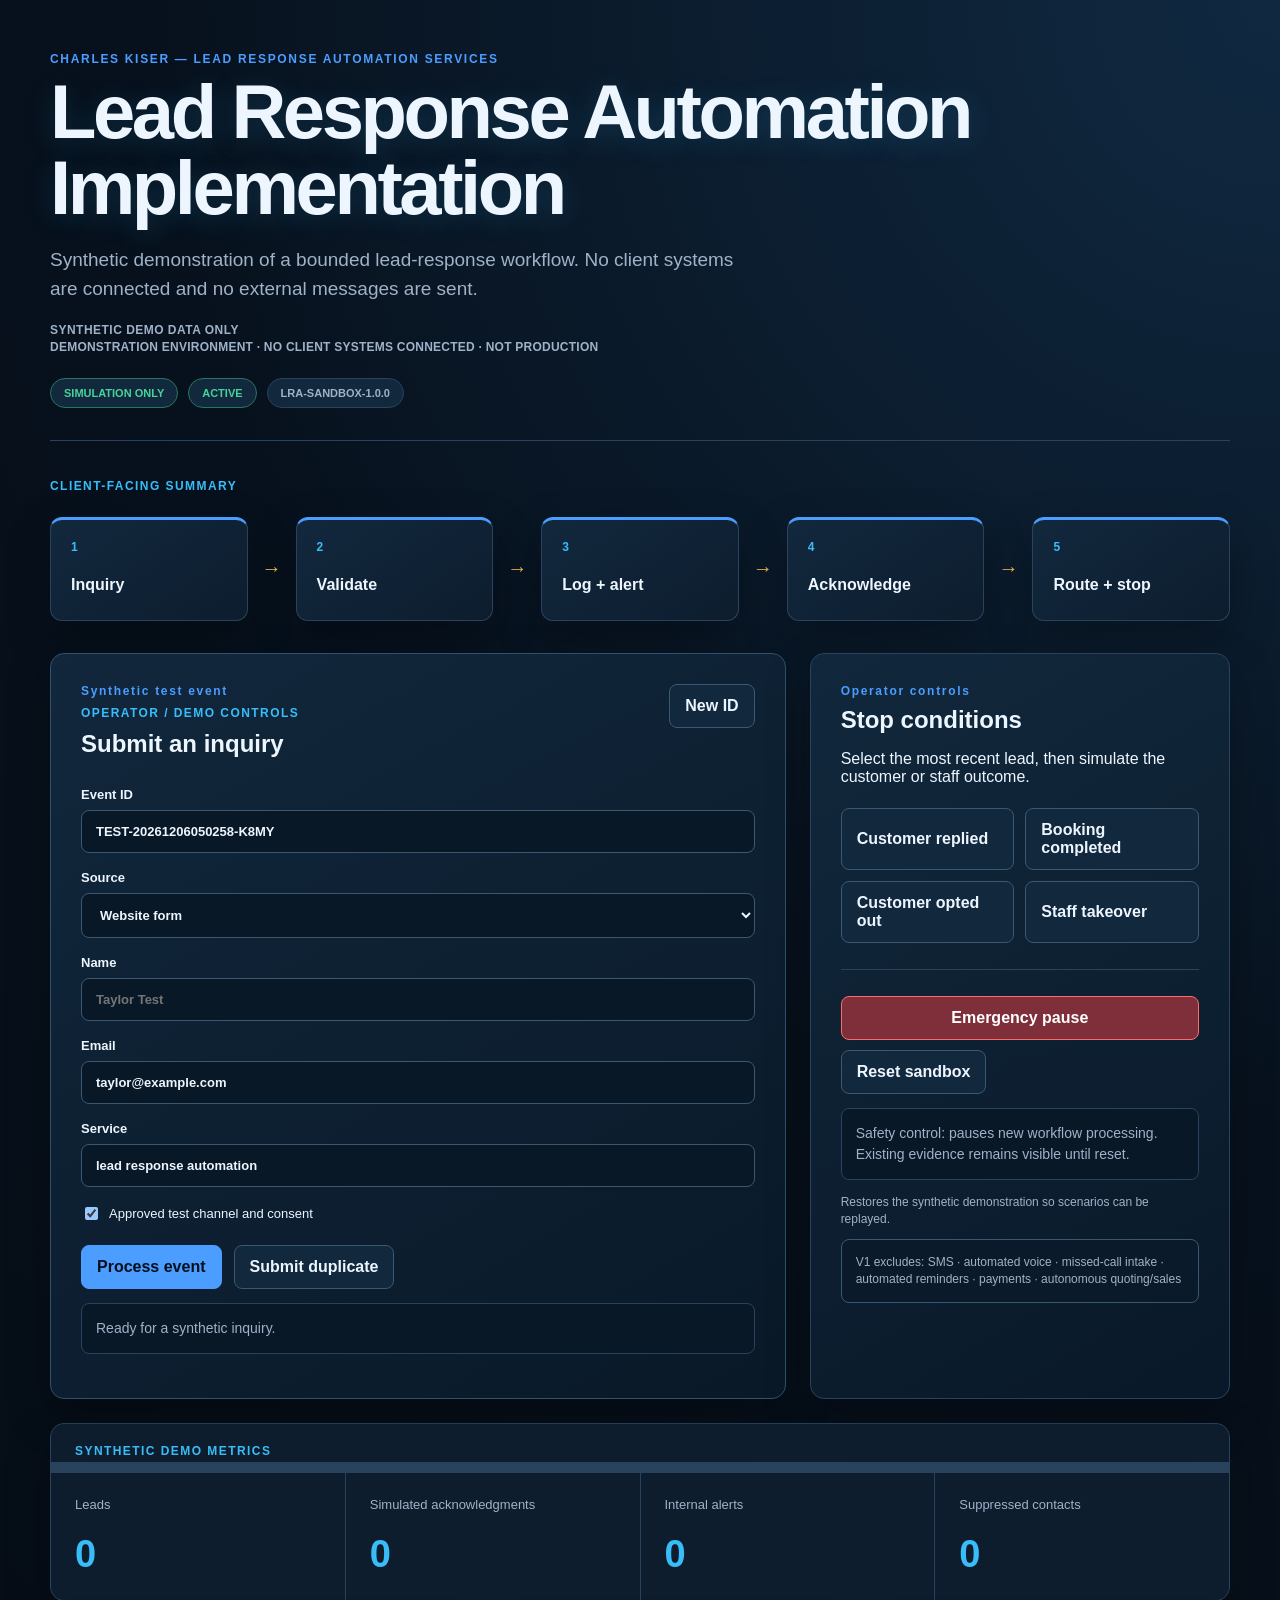
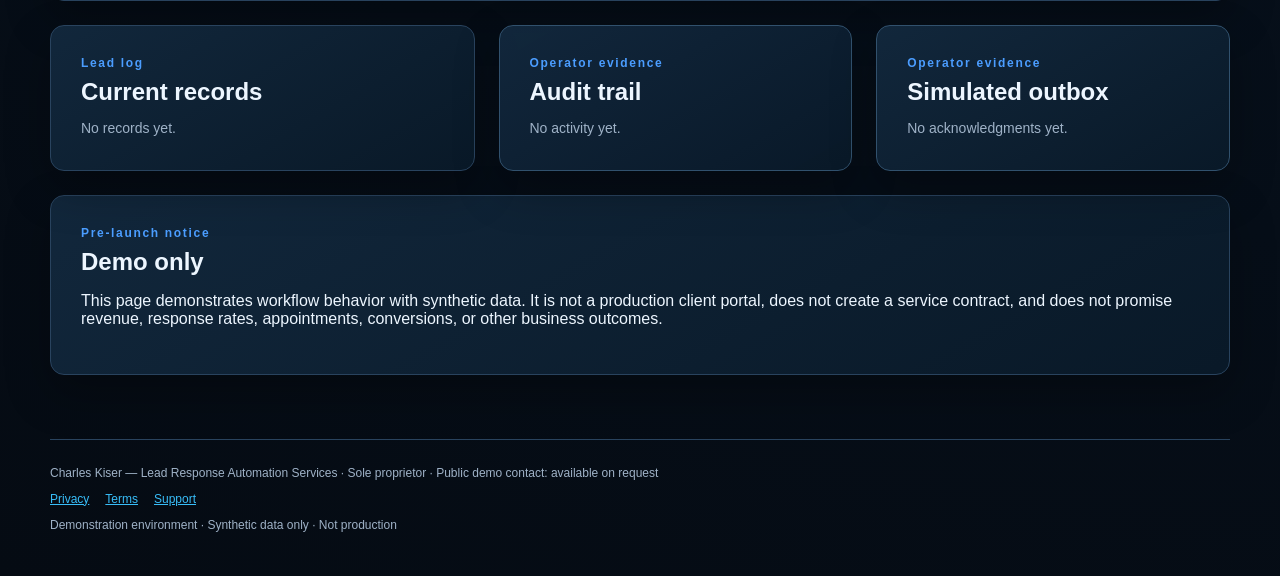
==== index.html @ 8f66c472 "Publish sanitized synthetic V1 demo" ====
﻿<!doctype html>
<html lang="en">
<head>
  <meta charset="utf-8">
  <meta name="viewport" content="width=device-width, initial-scale=1">
  <title>Lead Response Automation Services &mdash; Synthetic Demo</title>
  <meta name="description" content="Synthetic demonstration of a bounded lead-response automation workflow by Charles Kiser &mdash; Lead Response Automation Services.">
  <link rel="stylesheet" href="./styles.css">
</head>
<body>
  <header>
    <p class="eyebrow">CHARLES KISER &mdash; LEAD RESPONSE AUTOMATION SERVICES</p>
    <h1>Lead Response Automation Implementation</h1>
    <p class="lede">Synthetic demonstration of a bounded lead-response workflow. No client systems are connected and no external messages are sent.</p>
    <p class="environment-label">SYNTHETIC DEMO DATA ONLY</p>
    <p class="environment-detail">DEMONSTRATION ENVIRONMENT &middot; NO CLIENT SYSTEMS CONNECTED &middot; NOT PRODUCTION</p>
    <div class="status-row">
      <span id="modeBadge" class="badge safe">SIMULATION ONLY</span>
      <span id="pauseBadge" class="badge safe">ACTIVE</span>
      <span id="versionBadge" class="badge neutral">LRA-SANDBOX</span>
    </div>
  </header>

  <main>
    <section class="workflow" aria-label="Workflow overview">
      <p class="view-label">CLIENT-FACING SUMMARY</p>
      <div><strong>1</strong><span>Inquiry</span></div><i>&rarr;</i>
      <div><strong>2</strong><span>Validate</span></div><i>&rarr;</i>
      <div><strong>3</strong><span>Log + alert</span></div><i>&rarr;</i>
      <div><strong>4</strong><span>Acknowledge</span></div><i>&rarr;</i>
      <div><strong>5</strong><span>Route + stop</span></div>
    </section>

    <section class="workspace">
      <form id="leadForm" class="panel operator-panel">
        <div class="panel-heading">
          <div><p class="kicker">Synthetic test event</p><p class="view-label">OPERATOR / DEMO CONTROLS</p><h2>Submit an inquiry</h2></div>
          <button type="button" id="newEvent">New ID</button>
        </div>
        <label>Event ID<input id="eventId" required></label>
        <label>Source<select id="source"><option value="website-form">Website form</option><option value="shared-inbox">Shared inbox</option></select></label>
        <label>Name<input id="leadName" placeholder="Taylor Test"></label>
        <label>Email<input id="email" value="taylor@example.com"></label>
        <label>Service<input id="service" value="lead response automation"></label>
        <label class="check"><input type="checkbox" id="consentApproved" checked> Approved test channel and consent</label>
        <div class="row-actions">
          <button class="primary" type="submit">Process event</button>
          <button type="button" id="duplicateEvent">Submit duplicate</button>
        </div>
        <p id="formResult" class="result" role="status">Ready for a synthetic inquiry.</p>
      </form>

      <section class="panel controls">
        <p class="kicker">Operator controls</p>
        <h2>Stop conditions</h2>
        <p>Select the most recent lead, then simulate the customer or staff outcome.</p>
        <div class="control-grid">
          <button data-action="reply">Customer replied</button>
          <button data-action="booked">Booking completed</button>
          <button data-action="optout">Customer opted out</button>
          <button data-action="takeover">Staff takeover</button>
        </div>
        <hr>
        <button id="pause" class="danger">Emergency pause</button>
        <button id="reset">Reset sandbox</button>
        <p class="notice">Safety control: pauses new workflow processing. Existing evidence remains visible until reset.</p>
        <p class="helper">Restores the synthetic demonstration so scenarios can be replayed.</p>
        <p class="exclusions">V1 excludes: SMS &middot; automated voice &middot; missed-call intake &middot; automated reminders &middot; payments &middot; autonomous quoting/sales</p>
      </section>
    </section>

    <section class="metrics" aria-label="Synthetic demonstration activity">
      <p class="view-label">SYNTHETIC DEMO METRICS</p>
      <article><span>Leads</span><strong id="leadCount">0</strong></article>
      <article><span>Simulated acknowledgments</span><strong id="messageCount">0</strong></article>
      <article><span>Internal alerts</span><strong id="alertCount">0</strong></article>
      <article><span>Suppressed contacts</span><strong id="suppressionCount">0</strong></article>
    </section>

    <section class="data-grid">
      <section class="panel"><p class="kicker">Lead log</p><h2>Current records</h2><div id="leadLog" class="empty">No records yet.</div></section>
      <section class="panel operator-panel"><p class="kicker">Operator evidence</p><h2>Audit trail</h2><div id="activityLog" class="empty">No activity yet.</div></section>
      <section class="panel operator-panel"><p class="kicker">Operator evidence</p><h2>Simulated outbox</h2><div id="outbox" class="empty">No acknowledgments yet.</div></section>
    </section>

    <section class="panel policy-notice">
      <p class="kicker">Pre-launch notice</p>
      <h2>Demo only</h2>
      <p>This page demonstrates workflow behavior with synthetic data. It is not a production client portal, does not create a service contract, and does not promise revenue, response rates, appointments, conversions, or other business outcomes.</p>
    </section>
  </main>

  <footer>
    <div>Charles Kiser &mdash; Lead Response Automation Services &middot; Sole proprietor &middot; Public demo contact: available on request</div>
    <nav class="footer-nav" aria-label="Legal and support">
      <a href="./privacy.html">Privacy</a>
      <a href="./terms.html">Terms</a>
      <a href="./support.html">Support</a>
    </nav>
    <div class="footer-note">Demonstration environment &middot; Synthetic data only &middot; Not production</div>
  </footer>
  <script type="module" src="./app.mjs"></script>
</body>
</html>
---- styles.css ----
:root { color-scheme: dark; --ink:#edf6ff; --muted:#9fb2c7; --line:#29435e; --page:#07111d; --panel:#0d1d2e; --panel-2:#12283d; --blue:#4b9dff; --cyan:#38bdf8; --gold:#f2b84b; --green:#45d39a; --red:#ff6b6b; --shadow:0 18px 45px rgba(0,0,0,.28); }
* { box-sizing: border-box; }
body { margin:0; font-family:Inter,Segoe UI,Arial,sans-serif; color:var(--ink); background:radial-gradient(circle at top right,#102941 0,#07111d 45%,#050b13 100%); }
header, main, footer { width:min(1180px, calc(100% - 40px)); margin:auto; }
header { padding:52px 0 32px; border-bottom:1px solid var(--line); }
.eyebrow,.kicker { margin:0 0 8px; font-size:12px; letter-spacing:.14em; font-weight:800; color:var(--blue); }
h1 { margin:0; font-size:clamp(42px,7vw,76px); letter-spacing:-.045em; line-height:1; text-shadow:0 5px 28px rgba(56,189,248,.18); }
h2 { margin:0 0 12px; font-size:24px; }
.lede { max-width:700px; color:var(--muted); font-size:19px; line-height:1.55; }
.environment-label,.environment-detail { margin:8px 0 0; color:var(--muted); font-size:12px; font-weight:800; letter-spacing:.04em; }
.environment-detail { margin-top:3px; font-weight:600; letter-spacing:.02em; }
.status-row { display:flex; flex-wrap:wrap; gap:10px; margin-top:24px; }
.badge { border:1px solid var(--line); border-radius:999px; padding:8px 13px; font-size:11px; font-weight:800; background:var(--panel-2); }
.badge.safe { color:var(--green); border-color:#24785e; }
.badge.danger { color:var(--red); border-color:#8c3f49; }
.badge.neutral { color:var(--muted); }
main { padding:38px 0 64px; }
.workflow { display:grid; grid-template-columns:1fr auto 1fr auto 1fr auto 1fr auto 1fr; align-items:center; gap:14px; margin:0 0 32px; }
.workflow div { min-height:104px; border:1px solid var(--line); border-top:3px solid var(--blue); border-radius:12px; background:linear-gradient(145deg,var(--panel-2),var(--panel)); padding:20px; box-shadow:var(--shadow); }
.workflow strong { display:block; font-size:12px; color:var(--cyan); }
.workflow span { display:block; margin-top:22px; font-weight:800; }
.workflow i { color:var(--gold); font-style:normal; font-size:20px; }
.view-label { grid-column:1 / -1; margin:0 0 10px; color:var(--cyan); font-size:12px; font-weight:800; letter-spacing:.12em; }
.workspace { display:grid; grid-template-columns:1.4fr .8fr; gap:24px; }
.panel { border:1px solid var(--line); border-radius:14px; background:linear-gradient(150deg,rgba(18,40,61,.96),rgba(9,25,40,.98)); padding:30px; box-shadow:var(--shadow); }
.operator-panel { border-color:#31516d; }
.panel-heading { display:flex; align-items:start; justify-content:space-between; gap:20px; }
label { display:grid; gap:8px; margin:17px 0; font-size:13px; font-weight:700; color:var(--ink); }
input,select,button { font:inherit; }
input,select { width:100%; border:1px solid #3b5872; border-radius:8px; padding:13px 14px; color:var(--ink); background:#091827; }
.check { display:flex; align-items:center; font-weight:500; }
.check input { width:auto; }
button { border:1px solid #3b5872; border-radius:8px; background:#12283d; color:var(--ink); padding:12px 15px; cursor:pointer; font-weight:700; }
button:hover { border-color:var(--cyan); background:#173653; }
button.primary { background:var(--blue); color:#06101b; border-color:var(--blue); }
button.danger { color:#fff; background:#7e2f3a; border-color:var(--red); width:100%; margin-bottom:10px; }
.row-actions { display:flex; flex-wrap:wrap; gap:12px; margin-top:22px; }
.result,.notice { padding:14px; border:1px solid var(--line); border-radius:8px; background:#091827; color:var(--muted); font-size:14px; line-height:1.5; }
.helper,.exclusions { margin:10px 0 0; color:var(--muted); font-size:12px; line-height:1.45; }
.exclusions { padding:14px; border:1px solid #3b5872; border-radius:8px; background:#0b1a2a; }
.control-grid { display:grid; grid-template-columns:1fr 1fr; gap:11px; margin:22px 0; }
.control-grid button { min-height:62px; text-align:left; }
hr { border:0; border-top:1px solid var(--line); margin:26px 0; }
.metrics { display:grid; grid-template-columns:repeat(4,1fr); gap:1px; background:var(--line); border:1px solid var(--line); border-radius:14px; overflow:hidden; margin:24px 0; box-shadow:var(--shadow); }
.metrics article { background:var(--panel); padding:24px; }
.metrics > .view-label { padding:20px 24px 4px; background:var(--panel); }
.metrics span { display:block; color:var(--muted); font-size:13px; min-height:36px; }
.metrics strong { font-size:38px; color:var(--cyan); }
.data-grid { display:grid; grid-template-columns:1.2fr 1fr 1fr; gap:24px; }
.empty { color:var(--muted); font-size:14px; line-height:1.55; }
.record { width:100%; display:flex; justify-content:space-between; gap:12px; text-align:left; border:0; border-top:1px solid var(--line); padding:12px 4px; }
.record.selected { border-left:4px solid var(--cyan); padding-left:12px; background:#102d47; }
.record span,.record small { display:block; }
.record small,.log small,.message small { color:var(--muted); margin-top:4px; }
.record em { font-style:normal; font-size:11px; color:var(--blue); }
.log { display:grid; grid-template-columns:1fr auto; gap:5px 12px; border-top:1px solid var(--line); padding:14px 0; }
.log span { grid-column:1; color:var(--muted); font-size:11px; }
.log small { grid-column:2; grid-row:1; }
.message { border-top:1px solid var(--line); padding:15px 0; }
.message p { margin:7px 0; font-size:13px; line-height:1.45; }
footer { border-top:1px solid var(--line); padding:26px 0 44px; color:var(--muted); font-size:12px; }
button:focus-visible, input:focus-visible, select:focus-visible { outline:3px solid var(--cyan); outline-offset:3px; }
@media (max-width:850px) { header, main, footer { width:min(100% - 28px, 720px); } .workflow { grid-template-columns:1fr; } .workflow i { transform:rotate(90deg); text-align:center; } .workspace,.data-grid { grid-template-columns:1fr; } .metrics { grid-template-columns:1fr 1fr; } }
@media (max-width:520px) { h1 { font-size:42px; } .panel { padding:22px; } .metrics { grid-template-columns:1fr; } .control-grid { grid-template-columns:1fr; } }
@media (prefers-reduced-motion: reduce) { *, *::before, *::after { scroll-behavior:auto !important; transition:none !important; animation:none !important; } }

a { color:var(--cyan); }
a:hover { color:var(--ink); }
.policy-notice { margin-top:24px; }
.policy-page { max-width:860px; margin:0 auto; }
.policy-page h1 { font-size:clamp(36px,6vw,60px); }
.policy-page h2 { margin-top:28px; }
.policy-page p, .policy-page li { color:var(--muted); line-height:1.65; }
.policy-page strong { color:var(--ink); }
.policy-status { border:1px solid var(--gold); border-radius:8px; padding:12px 14px; background:#1b1820; color:var(--gold) !important; }
.footer-nav { display:flex; flex-wrap:wrap; gap:16px; margin:12px 0; }
.footer-note { color:var(--muted); }
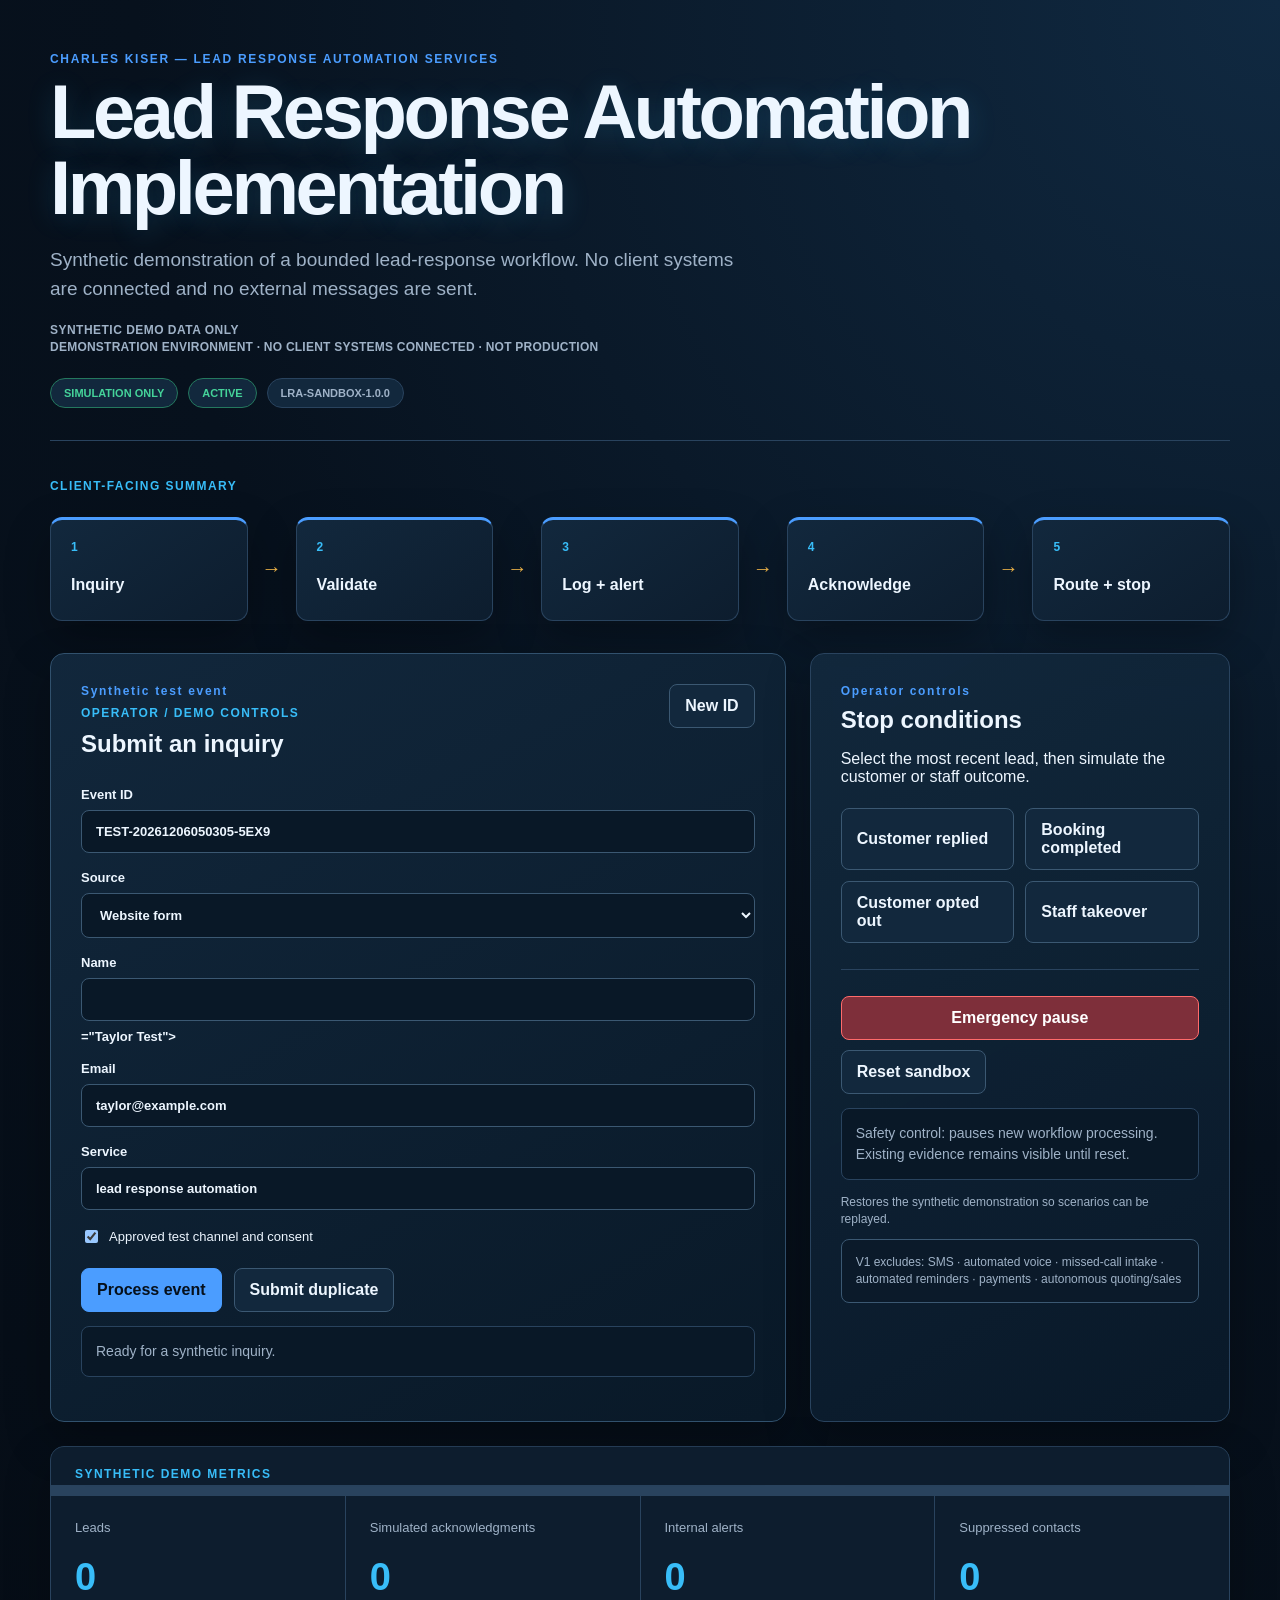
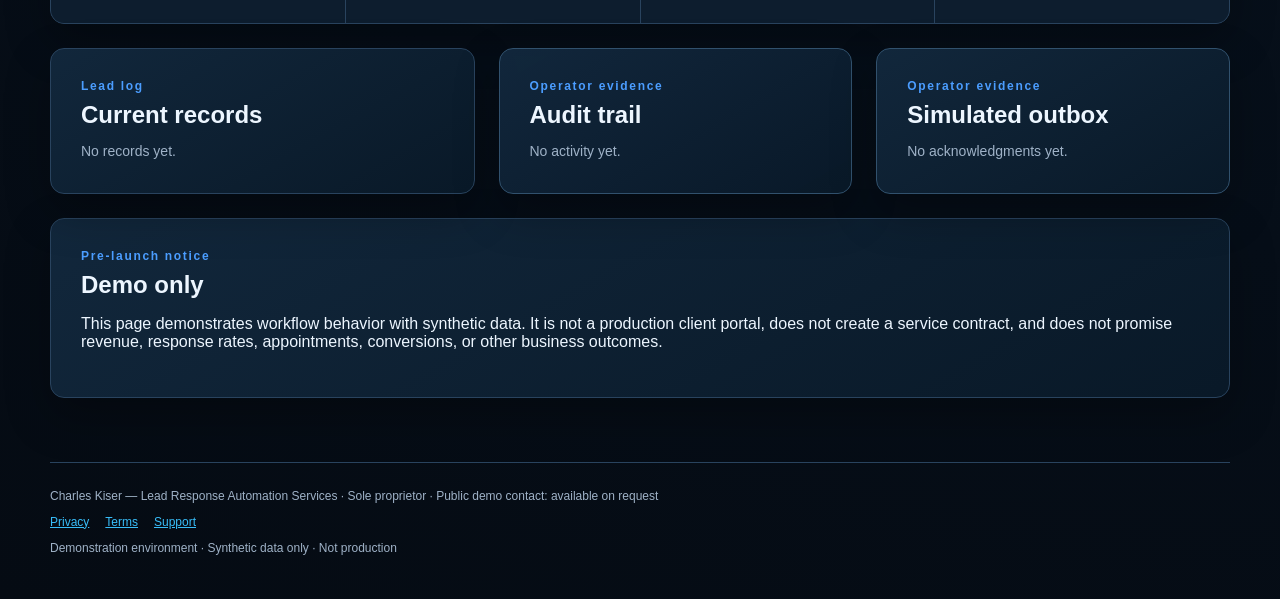
==== commit 447b7765: "Add iPhone PWA install support" ====
--- a/index.html
+++ b/index.html
@@ -6,6 +6,11 @@
   <title>Lead Response Automation Services &mdash; Synthetic Demo</title>
   <meta name="description" content="Synthetic demonstration of a bounded lead-response automation workflow by Charles Kiser &mdash; Lead Response Automation Services.">
   <link rel="stylesheet" href="./styles.css">
+  <link rel="manifest" href="./manifest.webmanifest">
+  <link rel="apple-touch-icon" href="./icon-180.png">
+  <meta name="theme-color" content="#0d1c2d">
+  <meta name="apple-mobile-web-app-capable" content="yes">
+  <meta name="apple-mobile-web-app-title" content="Lead Response">
 </head>
 <body>
   <header>
@@ -39,7 +44,12 @@
         </div>
         <label>Event ID<input id="eventId" required></label>
         <label>Source<select id="source"><option value="website-form">Website form</option><option value="shared-inbox">Shared inbox</option></select></label>
-        <label>Name<input id="leadName" placeholder="Taylor Test"></label>
+        <label>Name<input id="leadName" <link rel="stylesheet" href="./styles.css">
+  <link rel="manifest" href="./manifest.webmanifest">
+  <link rel="apple-touch-icon" href="./icon-180.png">
+  <meta name="theme-color" content="#0d1c2d">
+  <meta name="apple-mobile-web-app-capable" content="yes">
+  <meta name="apple-mobile-web-app-title" content="Lead Response">="Taylor Test"></label>
         <label>Email<input id="email" value="taylor@example.com"></label>
         <label>Service<input id="service" value="lead response automation"></label>
         <label class="check"><input type="checkbox" id="consentApproved" checked> Approved test channel and consent</label>
@@ -100,8 +110,10 @@
     <div class="footer-note">Demonstration environment &middot; Synthetic data only &middot; Not production</div>
   </footer>
   <script type="module" src="./app.mjs"></script>
+  <script>if ("serviceWorker" in navigator) { navigator.serviceWorker.register("./sw.js"); }</script>
 </body>
 </html>
 
 
 
+
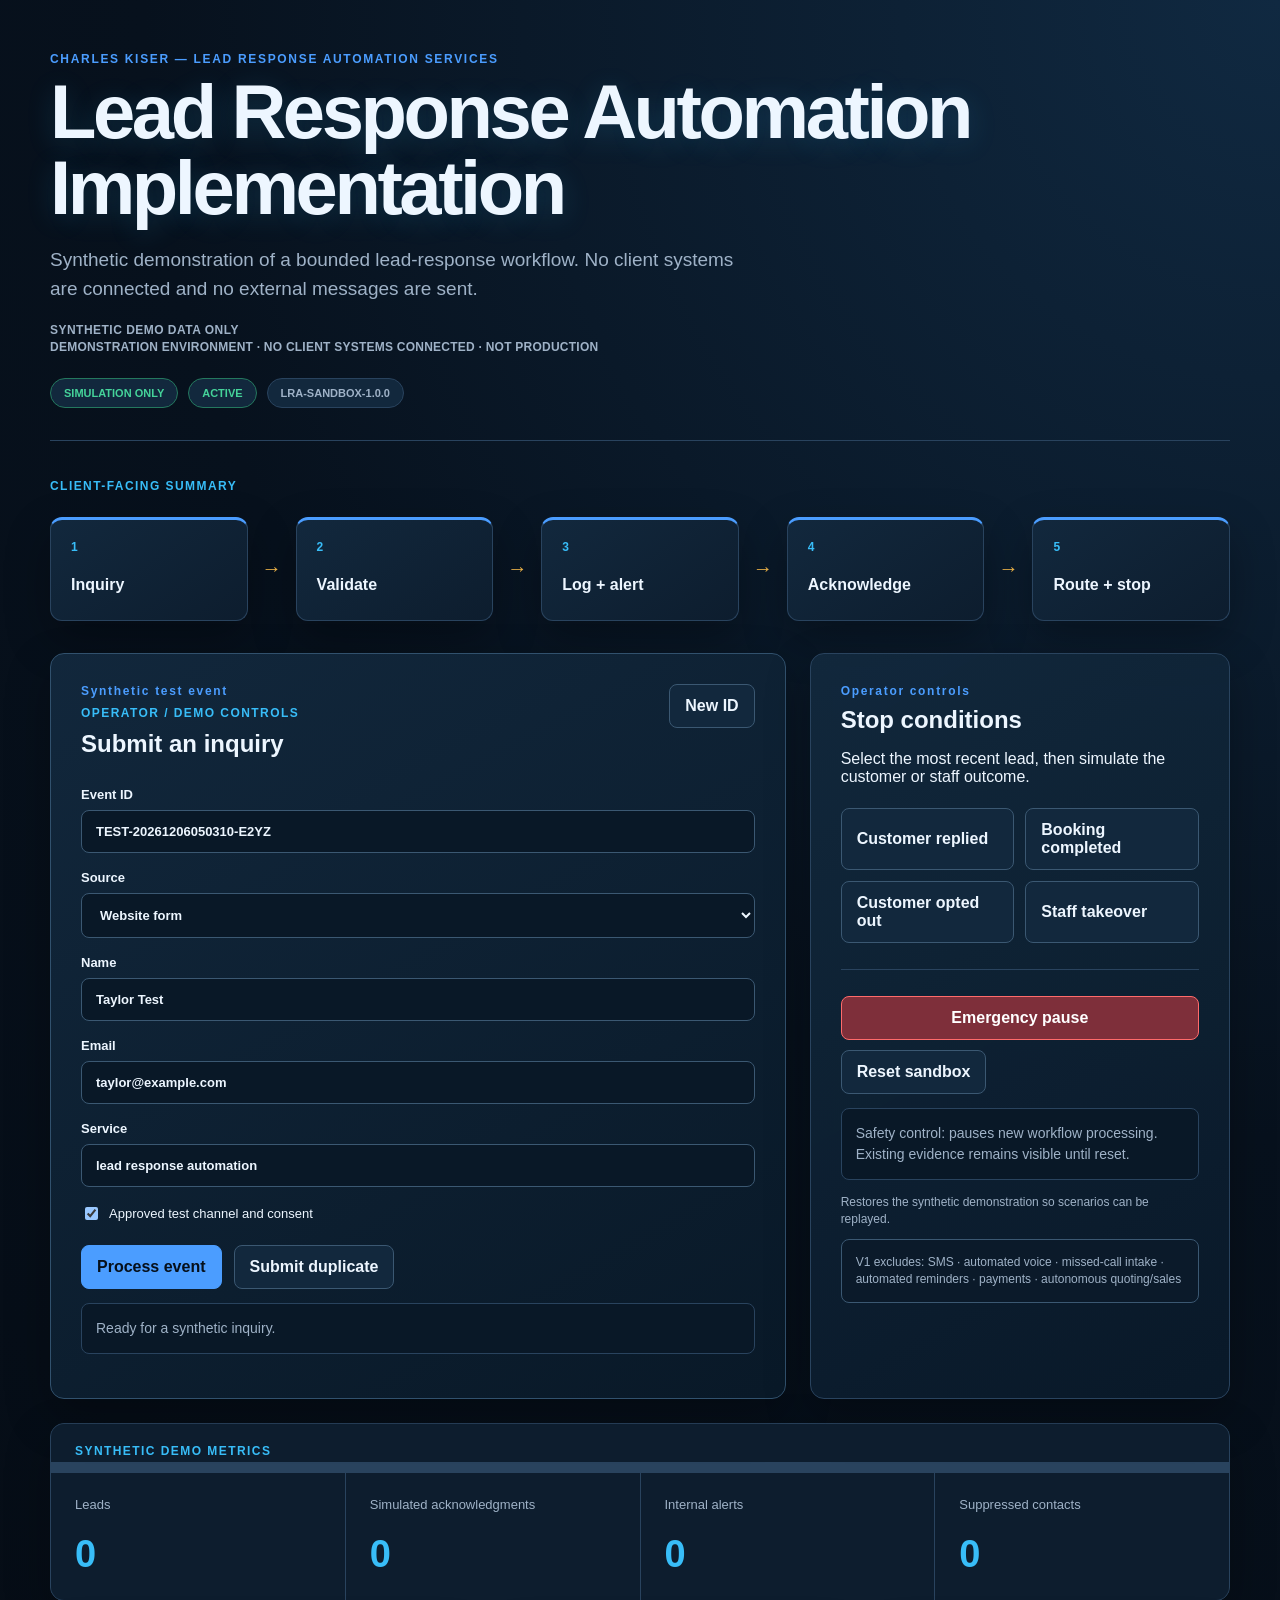
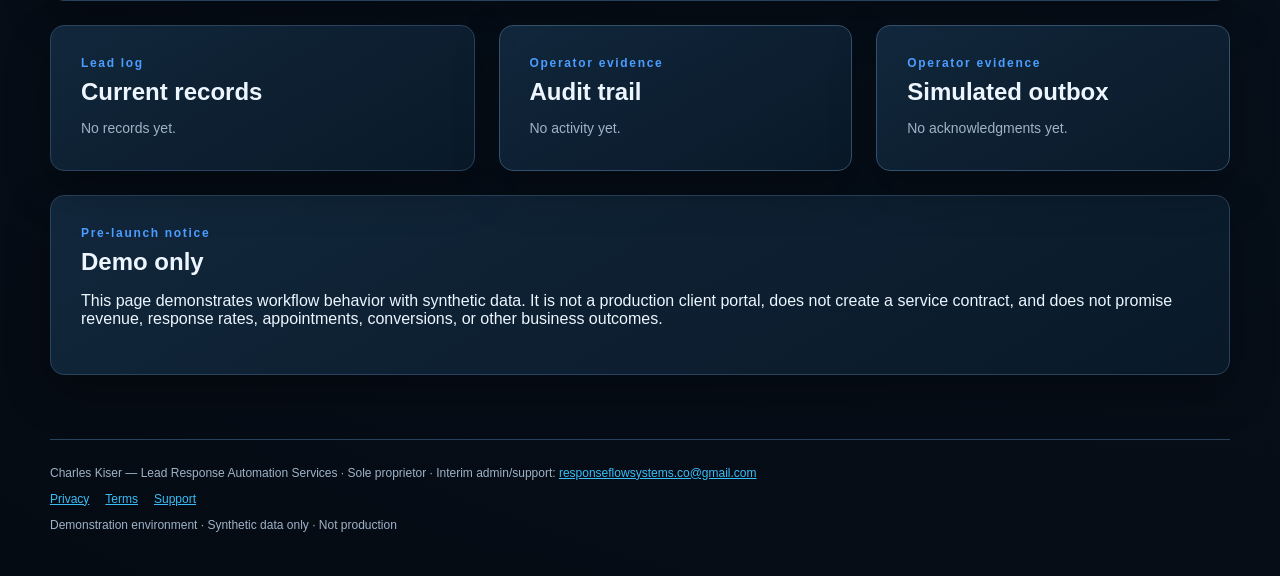
==== commit 71a290f5: "Fix demo form markup and publish interim support contact" ====
--- a/index.html
+++ b/index.html
@@ -44,12 +44,7 @@
         </div>
         <label>Event ID<input id="eventId" required></label>
         <label>Source<select id="source"><option value="website-form">Website form</option><option value="shared-inbox">Shared inbox</option></select></label>
-        <label>Name<input id="leadName" <link rel="stylesheet" href="./styles.css">
-  <link rel="manifest" href="./manifest.webmanifest">
-  <link rel="apple-touch-icon" href="./icon-180.png">
-  <meta name="theme-color" content="#0d1c2d">
-  <meta name="apple-mobile-web-app-capable" content="yes">
-  <meta name="apple-mobile-web-app-title" content="Lead Response">="Taylor Test"></label>
+        <label>Name<input id="leadName" value="Taylor Test"></label>
         <label>Email<input id="email" value="taylor@example.com"></label>
         <label>Service<input id="service" value="lead response automation"></label>
         <label class="check"><input type="checkbox" id="consentApproved" checked> Approved test channel and consent</label>
@@ -101,7 +96,7 @@
   </main>
 
   <footer>
-    <div>Charles Kiser &mdash; Lead Response Automation Services &middot; Sole proprietor &middot; Public demo contact: available on request</div>
+    <div>Charles Kiser &mdash; Lead Response Automation Services &middot; Sole proprietor &middot; Interim admin/support: <a href="mailto:responseflowsystems.co@gmail.com">responseflowsystems.co@gmail.com</a></div>
     <nav class="footer-nav" aria-label="Legal and support">
       <a href="./privacy.html">Privacy</a>
       <a href="./terms.html">Terms</a>
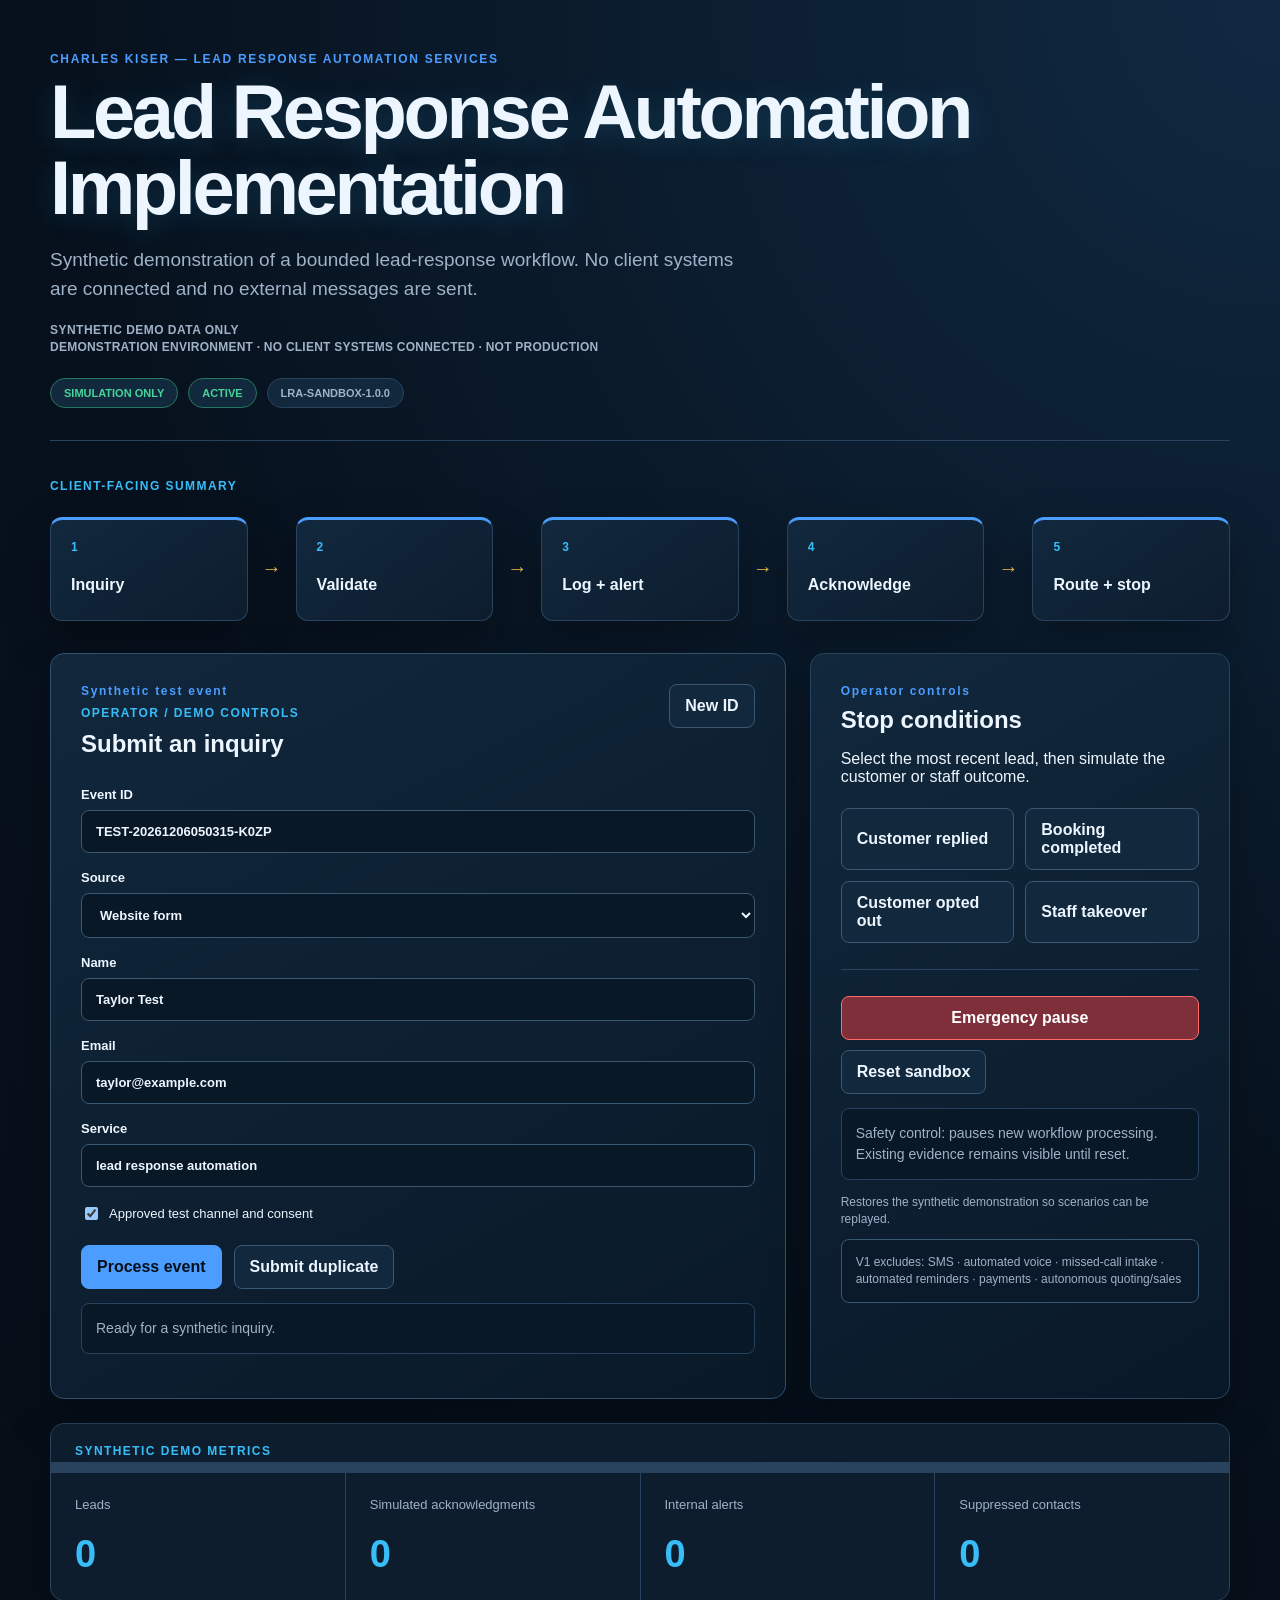
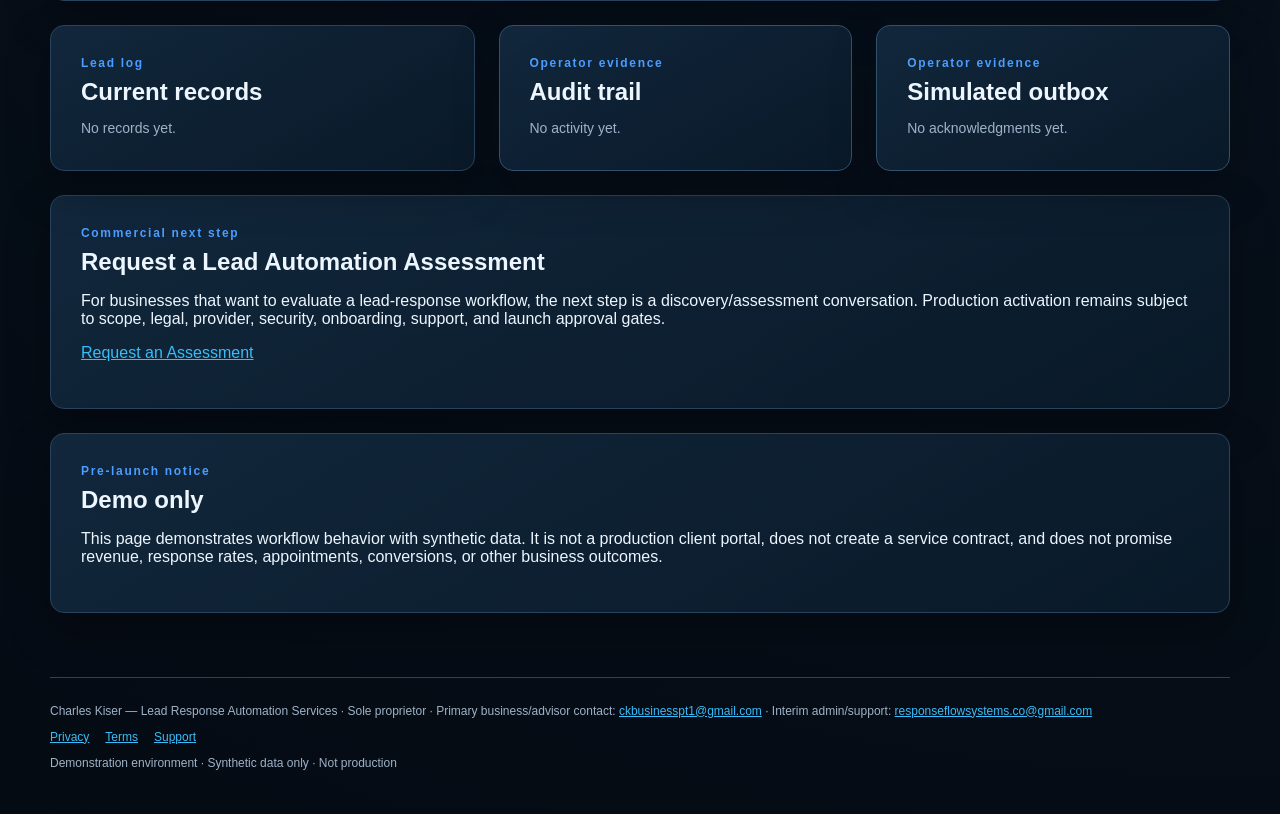
==== commit 9ce28f40: "Add commercial assessment CTA and primary contact" ====
--- a/index.html
+++ b/index.html
@@ -89,6 +89,13 @@
     </section>
 
     <section class="panel policy-notice">
+      <p class="kicker">Commercial next step</p>
+      <h2>Request a Lead Automation Assessment</h2>
+      <p>For businesses that want to evaluate a lead-response workflow, the next step is a discovery/assessment conversation. Production activation remains subject to scope, legal, provider, security, onboarding, support, and launch approval gates.</p>
+      <p><a href="mailto:ckbusinesspt1@gmail.com?cc=responseflowsystems.co@gmail.com&subject=Lead%20Response%20Automation%20Assessment&body=Business%20name%3A%0AWebsite%3A%0AApproximate%20monthly%20lead%20volume%3A%0ACurrent%20lead%20sources%3A%0ABiggest%20follow-up%20problem%3A%0A">Request an Assessment</a></p>
+    </section>
+
+    <section class="panel policy-notice">
       <p class="kicker">Pre-launch notice</p>
       <h2>Demo only</h2>
       <p>This page demonstrates workflow behavior with synthetic data. It is not a production client portal, does not create a service contract, and does not promise revenue, response rates, appointments, conversions, or other business outcomes.</p>
@@ -96,7 +103,7 @@
   </main>
 
   <footer>
-    <div>Charles Kiser &mdash; Lead Response Automation Services &middot; Sole proprietor &middot; Interim admin/support: <a href="mailto:responseflowsystems.co@gmail.com">responseflowsystems.co@gmail.com</a></div>
+    <div>Charles Kiser &mdash; Lead Response Automation Services &middot; Sole proprietor &middot; Primary business/advisor contact: <a href="mailto:ckbusinesspt1@gmail.com">ckbusinesspt1@gmail.com</a> &middot; Interim admin/support: <a href="mailto:responseflowsystems.co@gmail.com">responseflowsystems.co@gmail.com</a></div>
     <nav class="footer-nav" aria-label="Legal and support">
       <a href="./privacy.html">Privacy</a>
       <a href="./terms.html">Terms</a>
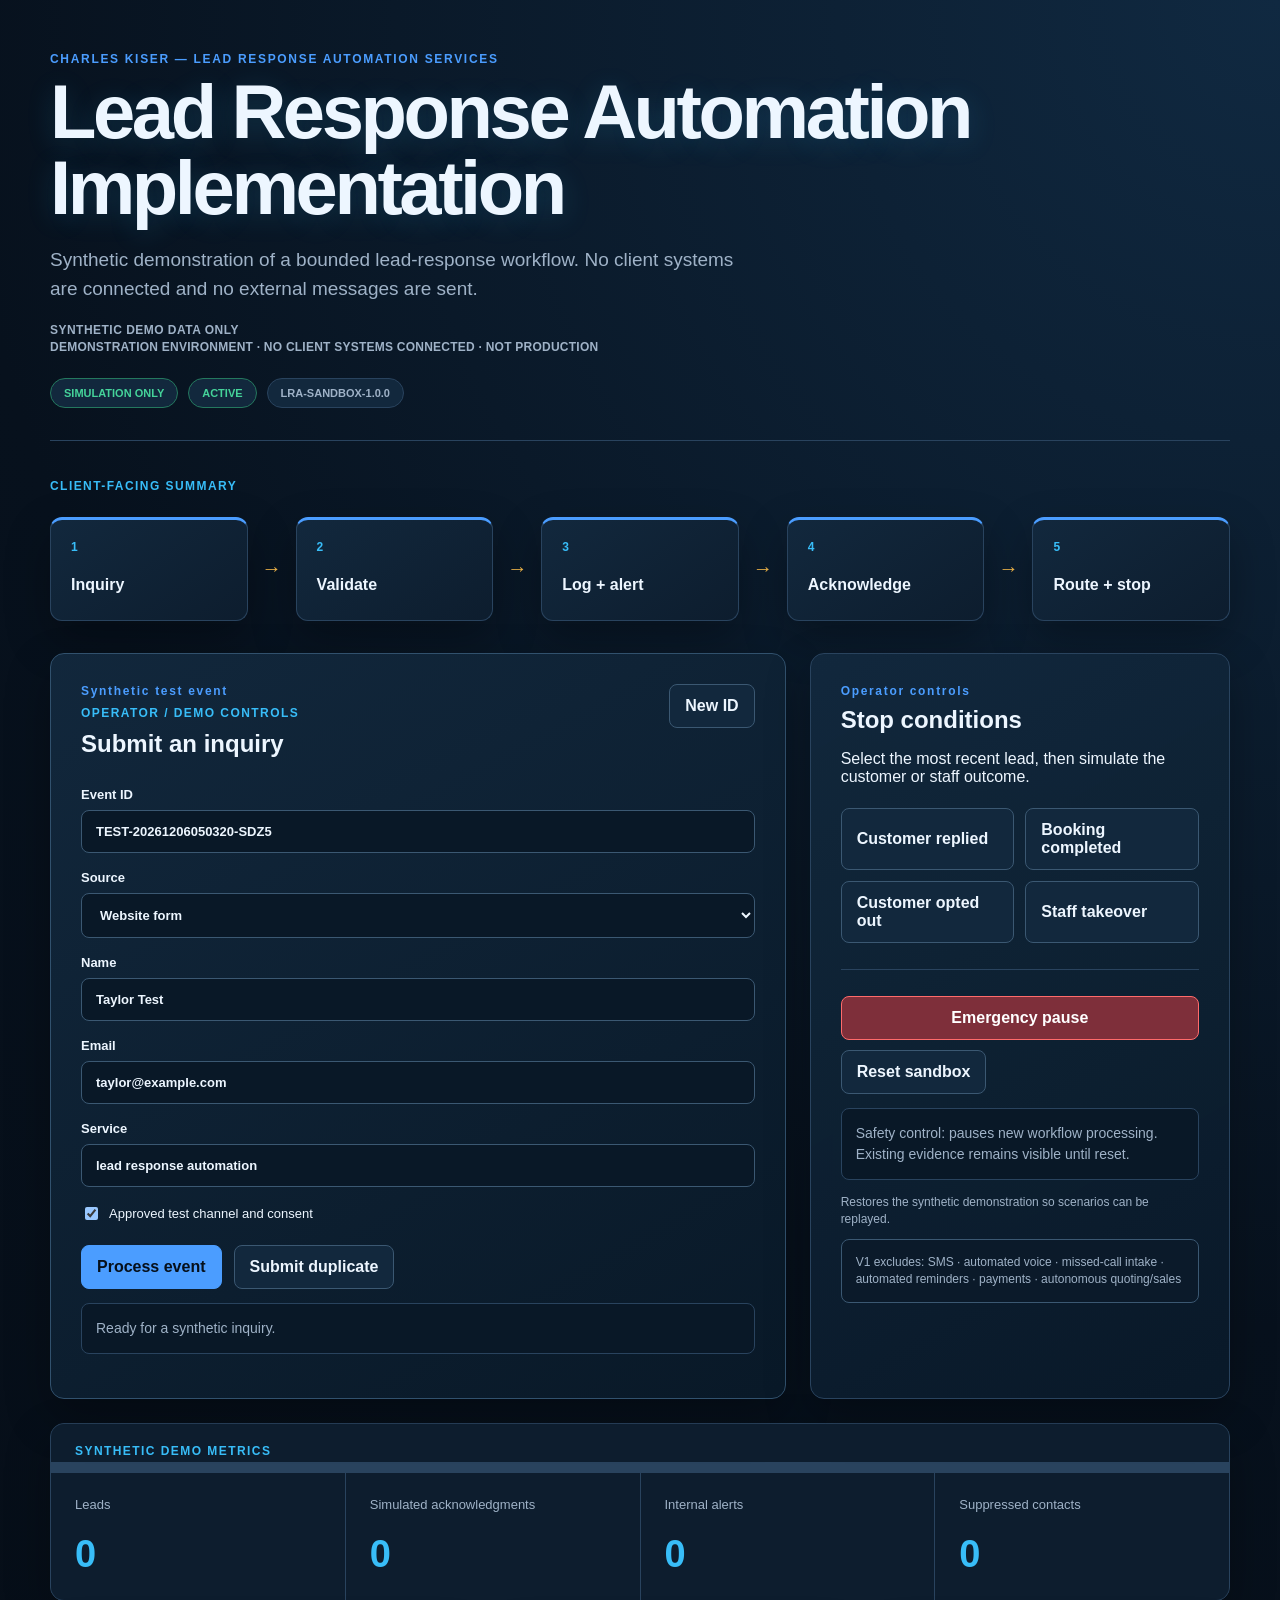
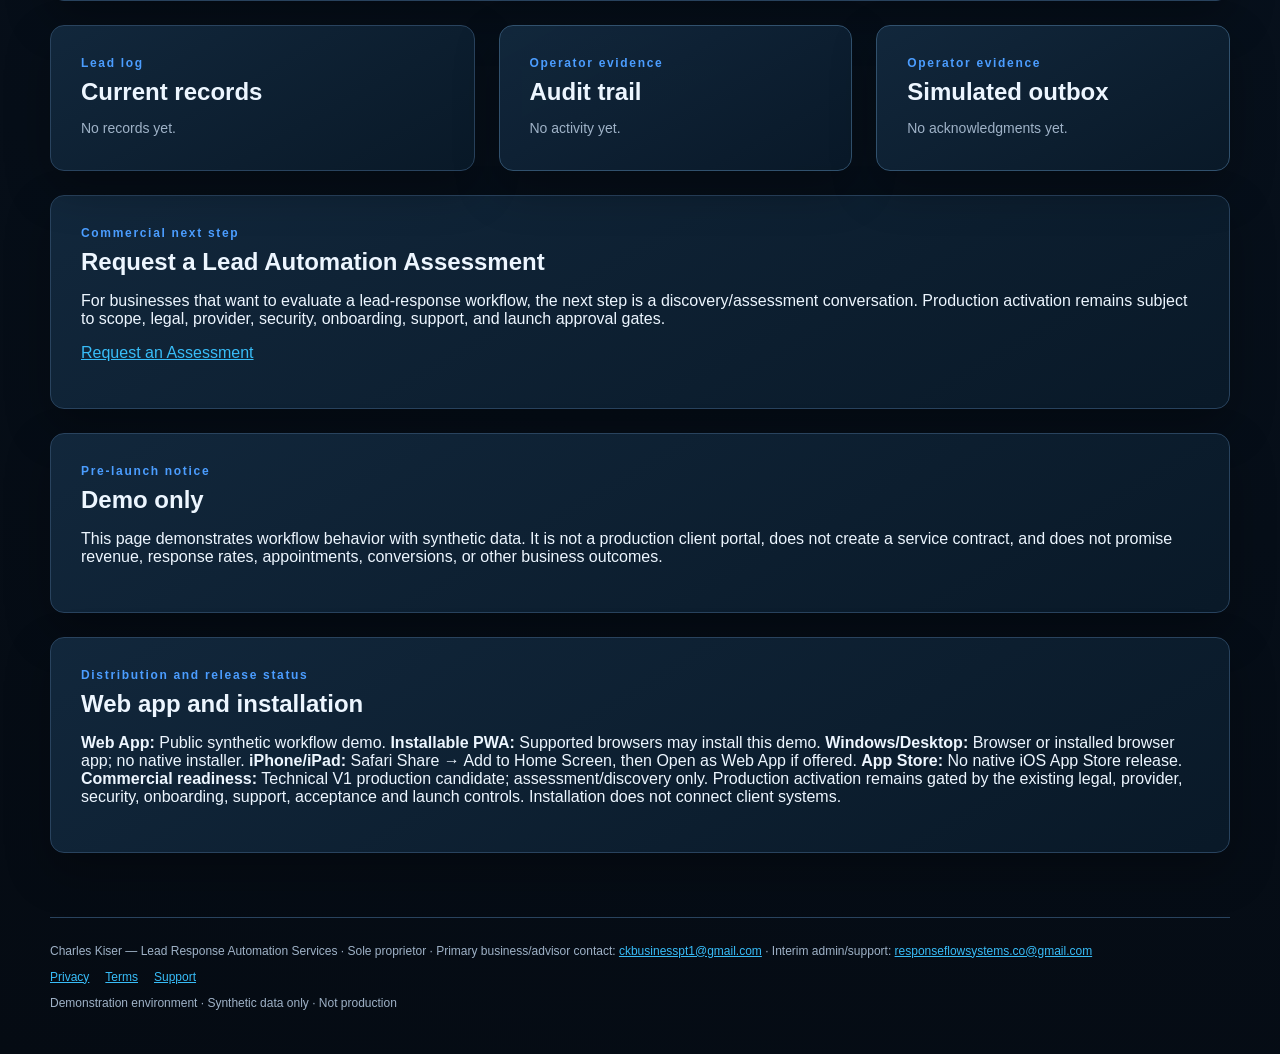
==== commit e538fe00: "docs: clarify demo v1 and distribution status" ====
--- a/index.html
+++ b/index.html
@@ -100,7 +100,7 @@
       <h2>Demo only</h2>
       <p>This page demonstrates workflow behavior with synthetic data. It is not a production client portal, does not create a service contract, and does not promise revenue, response rates, appointments, conversions, or other business outcomes.</p>
     </section>
-  </main>
+  <section class="panel policy-notice"><p class="kicker">Distribution and release status</p><h2>Web app and installation</h2><p><b>Web App:</b> Public synthetic workflow demo. <b>Installable PWA:</b> Supported browsers may install this demo. <b>Windows/Desktop:</b> Browser or installed browser app; no native installer. <b>iPhone/iPad:</b> Safari Share → Add to Home Screen, then Open as Web App if offered. <b>App Store:</b> No native iOS App Store release. <b>Commercial readiness:</b> Technical V1 production candidate; assessment/discovery only. Production activation remains gated by the existing legal, provider, security, onboarding, support, acceptance and launch controls. Installation does not connect client systems.</p></section></main>
 
   <footer>
     <div>Charles Kiser &mdash; Lead Response Automation Services &middot; Sole proprietor &middot; Primary business/advisor contact: <a href="mailto:ckbusinesspt1@gmail.com">ckbusinesspt1@gmail.com</a> &middot; Interim admin/support: <a href="mailto:responseflowsystems.co@gmail.com">responseflowsystems.co@gmail.com</a></div>
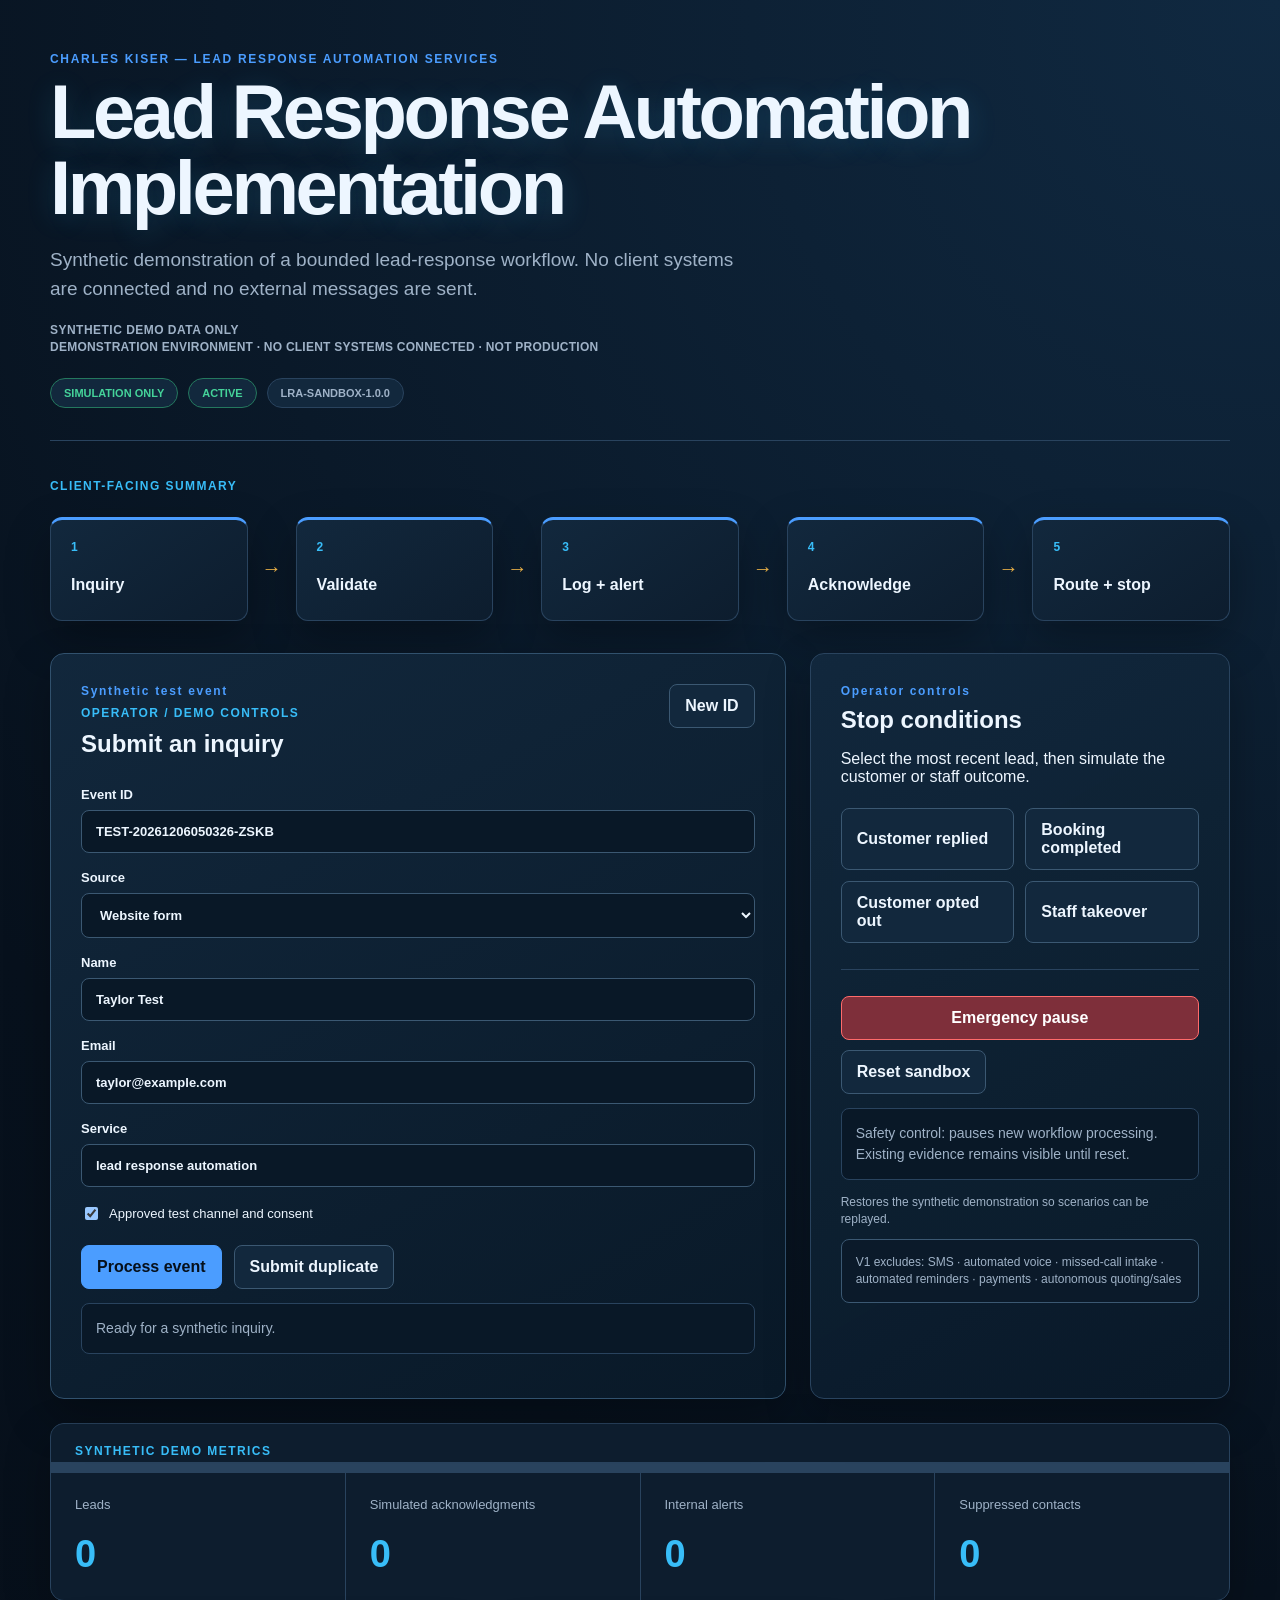
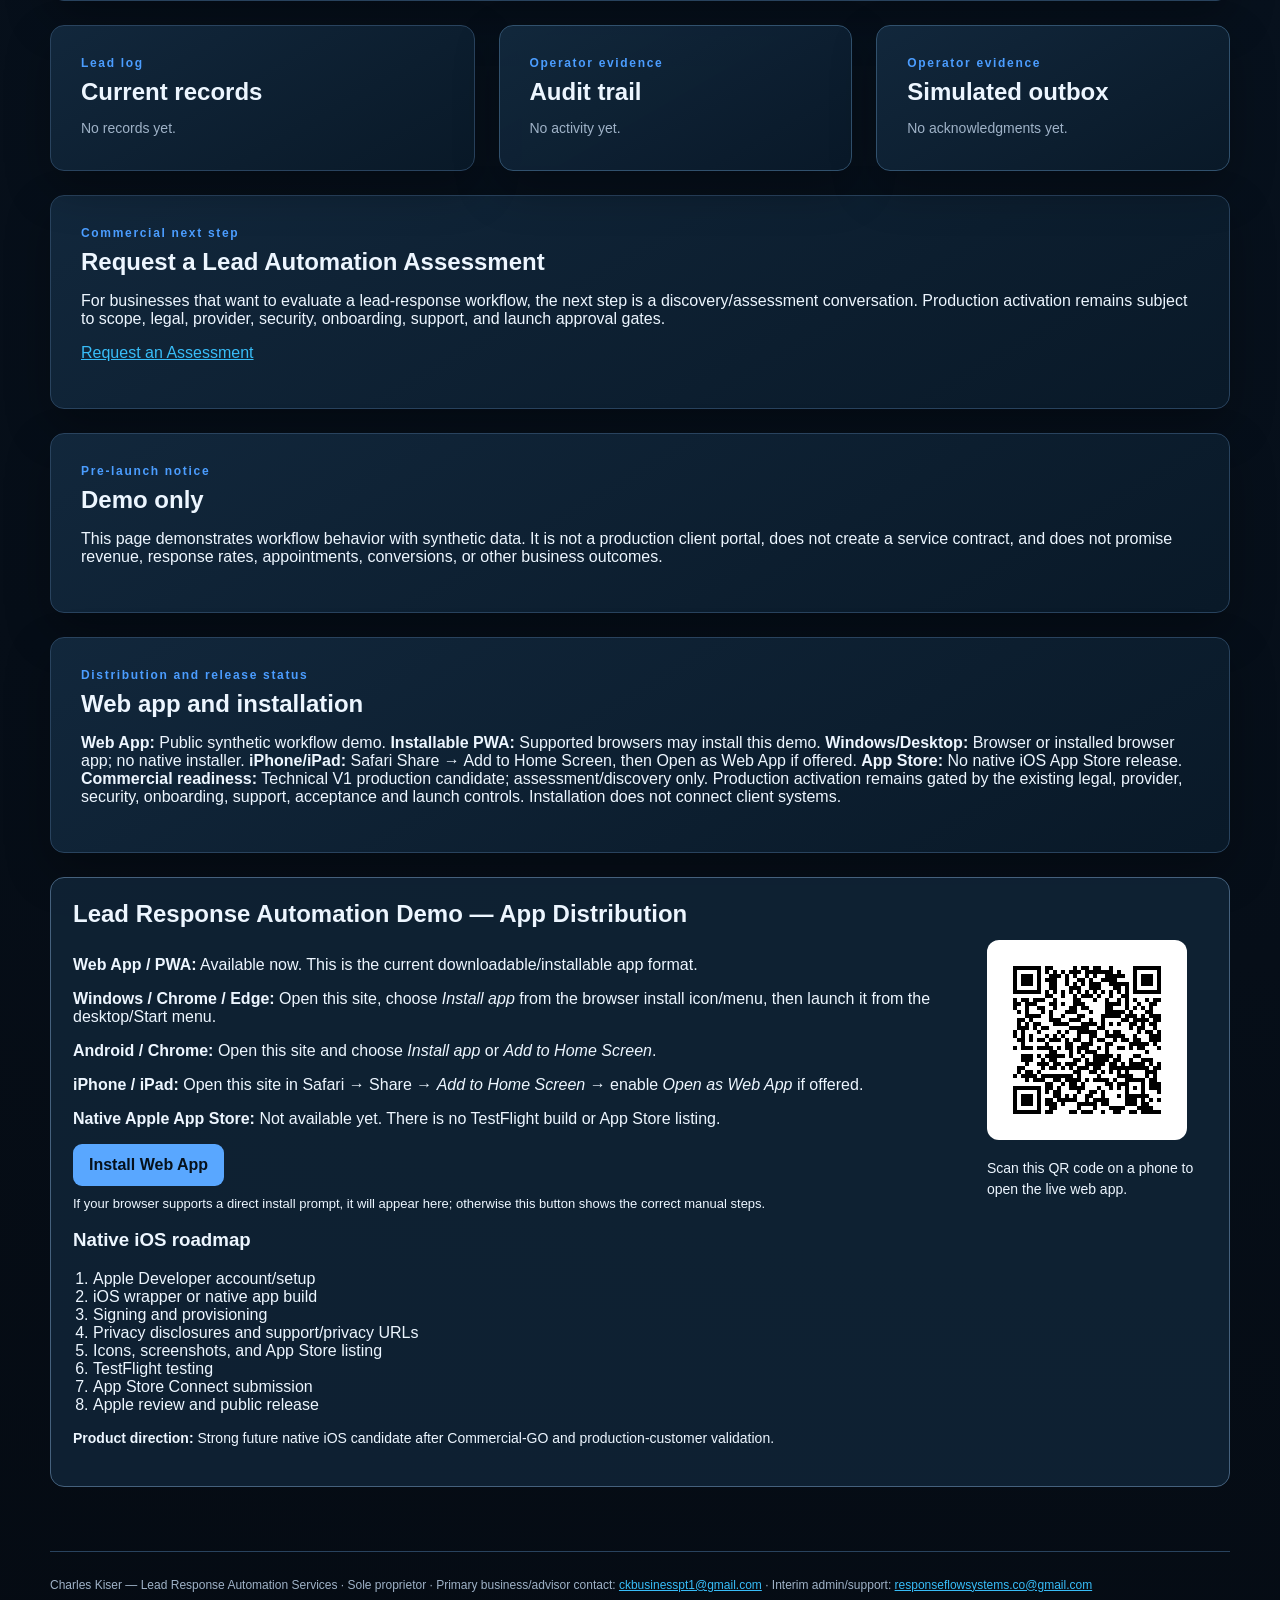
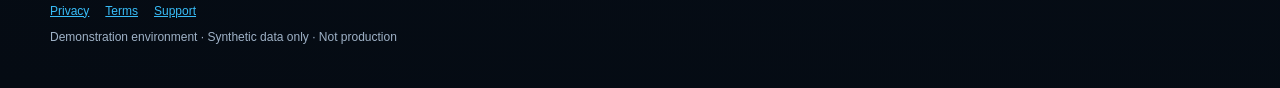
==== commit c3798999: "Add_install_QR_distribution_guidance" ====
--- a/index.html
+++ b/index.html
@@ -1,4 +1,4 @@
-﻿<!doctype html>
+<!doctype html>
 <html lang="en">
 <head>
   <meta charset="utf-8">
@@ -11,7 +11,7 @@
   <meta name="theme-color" content="#0d1c2d">
   <meta name="apple-mobile-web-app-capable" content="yes">
   <meta name="apple-mobile-web-app-title" content="Lead Response">
-</head>
+<style id="distribution-polish-v1">.install-card{margin-top:24px;padding:22px;border:1px solid #45617d;border-radius:14px;background:rgba(15,34,52,.96)}.install-grid{display:grid;grid-template-columns:minmax(0,1fr) 220px;gap:22px;align-items:start}.install-qr{width:200px;max-width:100%;background:#fff;padding:10px;border-radius:12px}.install-btn{display:inline-block;border:0;border-radius:9px;background:#59a7ff;color:#06101b;font-weight:800;padding:12px 16px;cursor:pointer;text-decoration:none}.install-note{font-size:14px;line-height:1.55}.install-status{margin-top:10px;font-size:13px}.roadmap{margin:10px 0 0;padding-left:20px}.qr-grid{display:grid;grid-template-columns:repeat(auto-fit,minmax(180px,1fr));gap:16px}.qr-card{border:1px solid #45617d;border-radius:12px;padding:14px}.qr-card img{width:160px;max-width:100%;background:#fff;padding:8px;border-radius:10px}@media(max-width:700px){.install-grid{grid-template-columns:1fr}.install-qr{width:180px}.install-btn{width:100%;text-align:center}}</style></head>
 <body>
   <header>
     <p class="eyebrow">CHARLES KISER &mdash; LEAD RESPONSE AUTOMATION SERVICES</p>
@@ -100,7 +100,7 @@
       <h2>Demo only</h2>
       <p>This page demonstrates workflow behavior with synthetic data. It is not a production client portal, does not create a service contract, and does not promise revenue, response rates, appointments, conversions, or other business outcomes.</p>
     </section>
-  <section class="panel policy-notice"><p class="kicker">Distribution and release status</p><h2>Web app and installation</h2><p><b>Web App:</b> Public synthetic workflow demo. <b>Installable PWA:</b> Supported browsers may install this demo. <b>Windows/Desktop:</b> Browser or installed browser app; no native installer. <b>iPhone/iPad:</b> Safari Share → Add to Home Screen, then Open as Web App if offered. <b>App Store:</b> No native iOS App Store release. <b>Commercial readiness:</b> Technical V1 production candidate; assessment/discovery only. Production activation remains gated by the existing legal, provider, security, onboarding, support, acceptance and launch controls. Installation does not connect client systems.</p></section></main>
+  <section class="panel policy-notice"><p class="kicker">Distribution and release status</p><h2>Web app and installation</h2><p><b>Web App:</b> Public synthetic workflow demo. <b>Installable PWA:</b> Supported browsers may install this demo. <b>Windows/Desktop:</b> Browser or installed browser app; no native installer. <b>iPhone/iPad:</b> Safari Share → Add to Home Screen, then Open as Web App if offered. <b>App Store:</b> No native iOS App Store release. <b>Commercial readiness:</b> Technical V1 production candidate; assessment/discovery only. Production activation remains gated by the existing legal, provider, security, onboarding, support, acceptance and launch controls. Installation does not connect client systems.</p></section><section class="install-card"><h2>Lead Response Automation Demo — App Distribution</h2><div class="install-grid"><div><p><b>Web App / PWA:</b> Available now. This is the current downloadable/installable app format.</p><p><b>Windows / Chrome / Edge:</b> Open this site, choose <i>Install app</i> from the browser install icon/menu, then launch it from the desktop/Start menu.</p><p><b>Android / Chrome:</b> Open this site and choose <i>Install app</i> or <i>Add to Home Screen</i>.</p><p><b>iPhone / iPad:</b> Open this site in Safari → Share → <i>Add to Home Screen</i> → enable <i>Open as Web App</i> if offered.</p><p><b>Native Apple App Store:</b> Not available yet. There is no TestFlight build or App Store listing.</p><button class="install-btn" id="installWebAppBtn" type="button">Install Web App</button><p class="install-status" id="installWebAppStatus">If your browser supports a direct install prompt, it will appear here; otherwise this button shows the correct manual steps.</p><h3>Native iOS roadmap</h3><ol class="roadmap"><li>Apple Developer account/setup</li><li>iOS wrapper or native app build</li><li>Signing and provisioning</li><li>Privacy disclosures and support/privacy URLs</li><li>Icons, screenshots, and App Store listing</li><li>TestFlight testing</li><li>App Store Connect submission</li><li>Apple review and public release</li></ol><p class="install-note"><b>Product direction:</b> Strong future native iOS candidate after Commercial-GO and production-customer validation.</p></div><div><img class="install-qr" src="./qr-install.png" alt="QR code to open this web app on a phone"><p class="install-note">Scan this QR code on a phone to open the live web app.</p></div></div></section></main>
 
   <footer>
     <div>Charles Kiser &mdash; Lead Response Automation Services &middot; Sole proprietor &middot; Primary business/advisor contact: <a href="mailto:ckbusinesspt1@gmail.com">ckbusinesspt1@gmail.com</a> &middot; Interim admin/support: <a href="mailto:responseflowsystems.co@gmail.com">responseflowsystems.co@gmail.com</a></div>
@@ -113,7 +113,7 @@
   </footer>
   <script type="module" src="./app.mjs"></script>
   <script>if ("serviceWorker" in navigator) { navigator.serviceWorker.register("./sw.js"); }</script>
-</body>
+<script>(function(){let d=null;const b=document.getElementById('installWebAppBtn');const s=document.getElementById('installWebAppStatus');if(!b)return;const isiOS=/iphone|ipad|ipod/i.test(navigator.userAgent);const standalone=window.matchMedia('(display-mode: standalone)').matches||window.navigator.standalone===true;if(standalone){s.textContent='This web app is already running in installed/standalone mode.'}window.addEventListener('beforeinstallprompt',e=>{e.preventDefault();d=e;s.textContent='Install prompt is available on this browser.'});b.addEventListener('click',async()=>{if(standalone){s.textContent='Already installed on this device.';return}if(d){d.prompt();const c=await d.userChoice;s.textContent=c.outcome==='accepted'?'Install accepted.':'Install dismissed.';d=null;return}s.textContent=isiOS?'On iPhone/iPad: open in Safari → Share → Add to Home Screen → Open as Web App if offered.':'Use your browser menu and choose Install app or Add to Home Screen.'});})();</script></body>
 </html>
 
 
--- a/styles.css
+++ b/styles.css
@@ -75,3 +75,5 @@
 .policy-status { border:1px solid var(--gold); border-radius:8px; padding:12px 14px; background:#1b1820; color:var(--gold) !important; }
 .footer-nav { display:flex; flex-wrap:wrap; gap:16px; margin:12px 0; }
 .footer-note { color:var(--muted); }
+
+html,body{max-width:100%;overflow-x:hidden} header,main,footer,.workflow,.workspace,.panel,.metrics,.data-grid{min-width:0} h1,h2,p,span,div,a,label{overflow-wrap:anywhere} @media (max-width:520px){h1{font-size:clamp(32px,11vw,42px)} header,main,footer{width:calc(100% - 24px)} .panel{padding:18px}}
